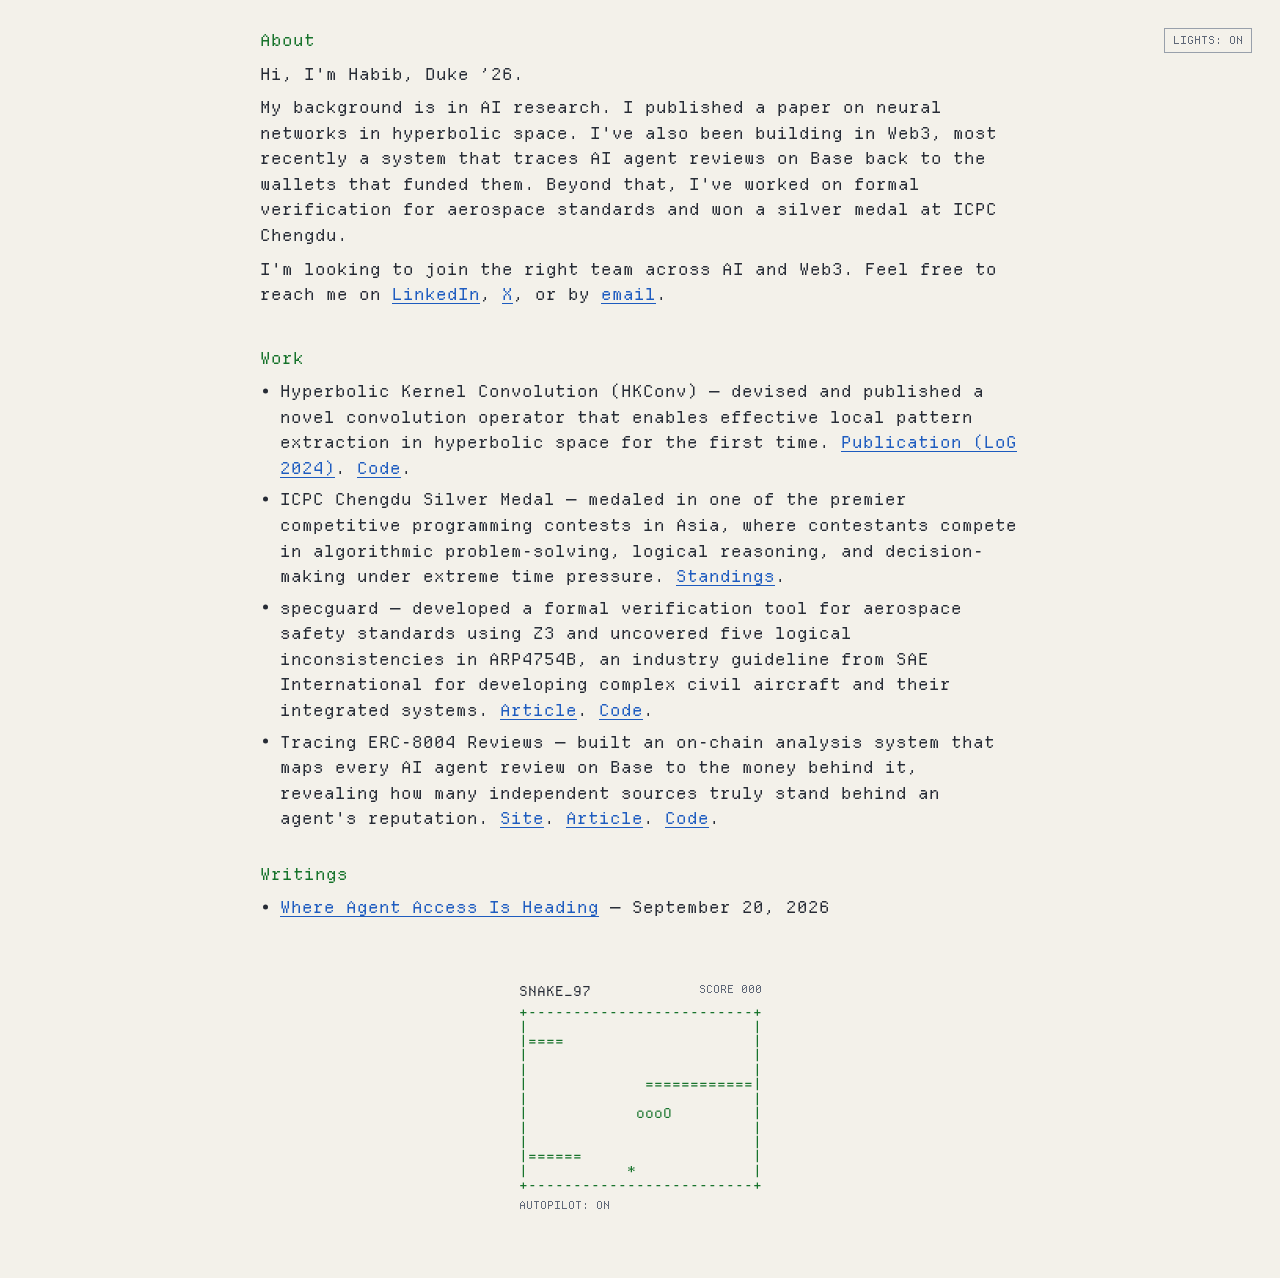
==== index.html @ 1e6f6dc1 "updates" ====
<!doctype html>
<html lang="en">
  <head>
    <meta charset="UTF-8" />
    <meta name="viewport" content="width=device-width, initial-scale=1.0" />
    <meta name="description" content="Habib Debaya" />
    <title>Habib Debaya</title>
    <link rel="icon" href="favicon.svg" type="image/svg+xml" />
    <link rel="stylesheet" href="styles.css?v=6" />
    <script src="theme.js"></script>
  </head>
  <body>
    <button class="theme-toggle" type="button">
      Lights: <span class="lights-off">off</span><span class="lights-on">on</span>
    </button>
    <main>
      <section class="intro">
        <h1>About</h1>
        <p>
          Hi, I'm Habib, Duke ’26.
        </p>
        <p>
          My background is in AI research. I published a paper on neural networks in hyperbolic space. I've also been building in Web3, most recently a system that traces AI agent reviews on Base back to the wallets that funded them. Beyond that, I've worked on formal verification for aerospace standards and won a silver medal at ICPC Chengdu.
        </p>
        <p>
          I'm looking to join the right team across AI and Web3. Feel free to reach me on <a href="https://www.linkedin.com/in/habibdebaya/" target="_blank" rel="noopener noreferrer">LinkedIn</a>, <a href="https://x.com/HabibDebaya" target="_blank" rel="noopener noreferrer">X</a>, or by <a href="mailto:debayahabib@gmail.com">email</a>.
        </p>
      </section>

      <section>
        <h2>Work</h2>
        <ul class="work-list">
          <li>
            <span>Hyperbolic Kernel Convolution (HKConv)</span> — devised and published a novel convolution operator that enables effective local pattern extraction in hyperbolic space for the first time. <a href="https://proceedings.mlr.press/v269/qu25a.html" target="_blank" rel="noopener noreferrer">Publication (LoG 2024)</a>. <a href="https://github.com/BruceZhangReve/Hyperbolic-Kernel-Convolution" target="_blank" rel="noopener noreferrer">Code</a>.
          </li>
          <li>
            <span>ICPC Chengdu Silver Medal</span> —  medaled in one of the premier competitive programming contests in Asia, where contestants compete in algorithmic problem-solving, logical reasoning, and decision-making under extreme time pressure. <a href="https://icpc.global/regionals/finder/Chengdu-2025/standings" target="_blank" rel="noopener noreferrer">Standings</a>.
          </li>
          <li>
            <span>specguard</span> — developed a formal verification tool for aerospace safety standards using Z3 and uncovered five logical inconsistencies in ARP4754B, an industry guideline from SAE International for developing complex civil aircraft and their integrated systems. <a href="https://habibdebaya.github.io/specguard/" target="_blank" rel="noopener noreferrer">Article</a>. <a href="https://github.com/habibdebaya/specguard" target="_blank" rel="noopener noreferrer">Code</a>.
          </li>
          <li>
            <span>Tracing ERC-8004 Reviews</span> — built an on-chain analysis system that maps every AI agent review on Base to the money behind it, revealing how many independent sources truly stand behind an agent's reputation. <a href="https://habibdebaya.github.io/agent-confidence/" target="_blank" rel="noopener noreferrer">Site</a>. <a href="https://x.com/HabibDebaya/status/2104557128069284175" target="_blank" rel="noopener noreferrer">Article</a>. <a href="https://github.com/habibdebaya/agent-confidence" target="_blank" rel="noopener noreferrer">Code</a>.
          </li>
        </ul>
      </section>

      <section id="writings">
        <h2>Writings</h2>
        <ul class="work-list">
          <li>
            <a href="writings/where-agent-access-is-heading/">Where Agent Access Is Heading</a> — <time datetime="2026-09-20">September 20, 2026</time>
          </li>
        </ul>
      </section>

      <aside class="snake-panel" aria-label="Animated Snake game">
        <div class="snake-header">
          <span>SNAKE_97</span>
          <span id="snake-status">LOADING...</span>
        </div>
        <pre id="snake-board" aria-hidden="true"></pre>
        <p class="snake-note">AUTOPILOT: ON</p>
      </aside>
    </main>
    <script src="snake.js"></script>
  </body>
</html>
---- styles.css ----
@font-face {
  font-family: "Departure Mono";
  src: url("assets/fonts/DepartureMono-Regular.woff2") format("woff2");
  font-style: normal;
  font-weight: 400;
  font-display: swap;
}

:root {
  color-scheme: dark;
  --background: #151922;
  --text: #d4d9d4;
  --green: #7dff8c;
  --blue: #6eb5ff;
  --selection: #23482a;
  --muted: #a0a9b8;
  --dim: #7f899a;
  --red: #ff6b7d;
  --border: #394251;
  --border-strong: #536175;
  --lights-off: inline;
  --lights-on: none;
}

@media (prefers-color-scheme: light) {
  :root:not([data-theme="dark"]) {
    color-scheme: light;
    --background: #f3f1ea;
    --text: #262b35;
    --green: #15722a;
    --blue: #1d5bbf;
    --selection: #c4e6c8;
    --muted: #586172;
    --dim: #5f6878;
    --red: #c42a40;
    --border: #c8c9c6;
    --border-strong: #98a0ab;
    --lights-off: none;
    --lights-on: inline;
  }
}

:root[data-theme="light"] {
  color-scheme: light;
  --background: #f3f1ea;
  --text: #262b35;
  --green: #15722a;
  --blue: #1d5bbf;
  --selection: #c4e6c8;
  --muted: #586172;
  --dim: #5f6878;
  --red: #c42a40;
  --border: #c8c9c6;
  --border-strong: #98a0ab;
  --lights-off: none;
  --lights-on: inline;
}

* { box-sizing: border-box; }

body {
  margin: 0;
  color: var(--text);
  background: var(--background);
  font-family: "Departure Mono", monospace;
  font-size: 16.5px;
  line-height: 1.55;
  -webkit-font-smoothing: none;
}

::selection { background: var(--selection); }

main {
  width: min(100% - 40px, 760px);
  margin: 0 auto;
  padding: 28px 0 52px;
}

section { margin-bottom: 30px; }
.intro { display: flow-root; }

h1,
h2 {
  margin: 0 0 8px;
  color: var(--green);
  font: inherit;
}

p { margin: 0 0 8px; }

a {
  color: var(--blue);
  text-decoration-thickness: 1px;
  text-underline-offset: 3px;
}

a:hover { color: var(--green); }

.theme-toggle {
  position: absolute;
  top: 28px;
  right: 28px;
  padding: 5px 8px;
  border: 1px solid var(--border-strong);
  color: var(--dim);
  background: var(--background);
  font: inherit;
  font-size: 11px;
  line-height: 1.2;
  text-transform: uppercase;
  cursor: pointer;
}

.theme-toggle:hover {
  border-color: var(--green);
  color: var(--green);
}

.theme-toggle:focus-visible {
  outline: 1px solid var(--green);
  outline-offset: 2px;
}

.lights-off { display: var(--lights-off); }
.lights-on { display: var(--lights-on); }

.work-list {
  margin: 0;
  padding: 0;
  list-style: none;
}

.work-list li {
  position: relative;
  margin-bottom: 6px;
  padding-left: 20px;
}

.work-list li::before {
  position: absolute;
  top: 0.7em;
  left: 3px;
  width: 5px;
  height: 5px;
  border-radius: 50%;
  background: currentColor;
  content: "";
  transform: translateY(-50%);
}

.writing-nav { margin-bottom: 30px; }
.writing-header { margin-bottom: 30px; }
.writing-date { color: var(--muted); }
.writing-body p { margin-bottom: 20px; }
.writing-body { overflow-wrap: break-word; }

.writing-diagram {
  margin: 24px 0 30px;
  padding: 20px;
  border: 1px solid var(--border);
  font-size: 13.75px;
  text-align: center;
}

.flow-steps {
  margin: 0;
  padding: 0;
  list-style: none;
  counter-reset: flow-step;
}

.flow-steps li,
.flow-node {
  padding: 10px 12px;
  border: 1px solid var(--border-strong);
}

.flow-steps li {
  position: relative;
  counter-increment: flow-step;
}

.flow-steps li::before { content: counter(flow-step) ". "; }
.flow-steps li + li { margin-top: 32px; }

.flow-steps li + li::after {
  position: absolute;
  top: -29px;
  left: 0;
  width: 100%;
  color: var(--green);
  content: "↓";
}

.flow-inputs,
.flow-branches {
  display: grid;
  grid-template-columns: repeat(2, minmax(0, 1fr));
  gap: 16px;
}

.writing-diagram .flow-label {
  margin: 8px 0;
  color: var(--green);
}

.flow-note { color: var(--muted); }
.writing-diagram p.flow-note { margin: 8px 0 0; }

.snake-panel {
  width: max-content;
  margin: 48px auto 0;
  padding: 14px;
  color: var(--green);
  background: var(--background);
  font-size: 13.75px;
  line-height: 1.18;
  user-select: none;
}

.snake-header {
  display: flex;
  justify-content: space-between;
  margin-bottom: 6px;
  color: var(--text);
}

#snake-status,
.snake-note {
  color: var(--dim);
  font-size: 11px;
}

#snake-board {
  margin: 0;
  color: var(--green);
  font: inherit;
  line-height: 1.05;
}

.snake-note { margin: 6px 0 0; }

.snake-panel.is-crashed {
  color: var(--red);
}

.snake-panel.is-crashed #snake-board,
.snake-panel.is-crashed #snake-status {
  animation: snake-redout 260ms steps(3) forwards;
}

@keyframes snake-redout {
  from { color: var(--green); }
  to { color: var(--red); }
}

@media (max-width: 600px) {
  body { font-size: 13.75px; }
  main {
    width: 100%;
    padding: 18px 14px 36px;
  }
  section { margin-bottom: 26px; }
  .theme-toggle { top: 16px; right: 14px; }
  .writing-diagram { padding: 12px; font-size: 11px; }
  .flow-inputs, .flow-branches { gap: 10px; }
  .flow-steps li, .flow-node { padding: 8px; }
  .snake-panel { font-size: 11px; }
  #snake-status, .snake-note { font-size: 11px; }
}

@media (prefers-reduced-motion: reduce) {
  .snake-panel.is-crashed #snake-board,
  .snake-panel.is-crashed #snake-status { animation: none; color: var(--red); }
}
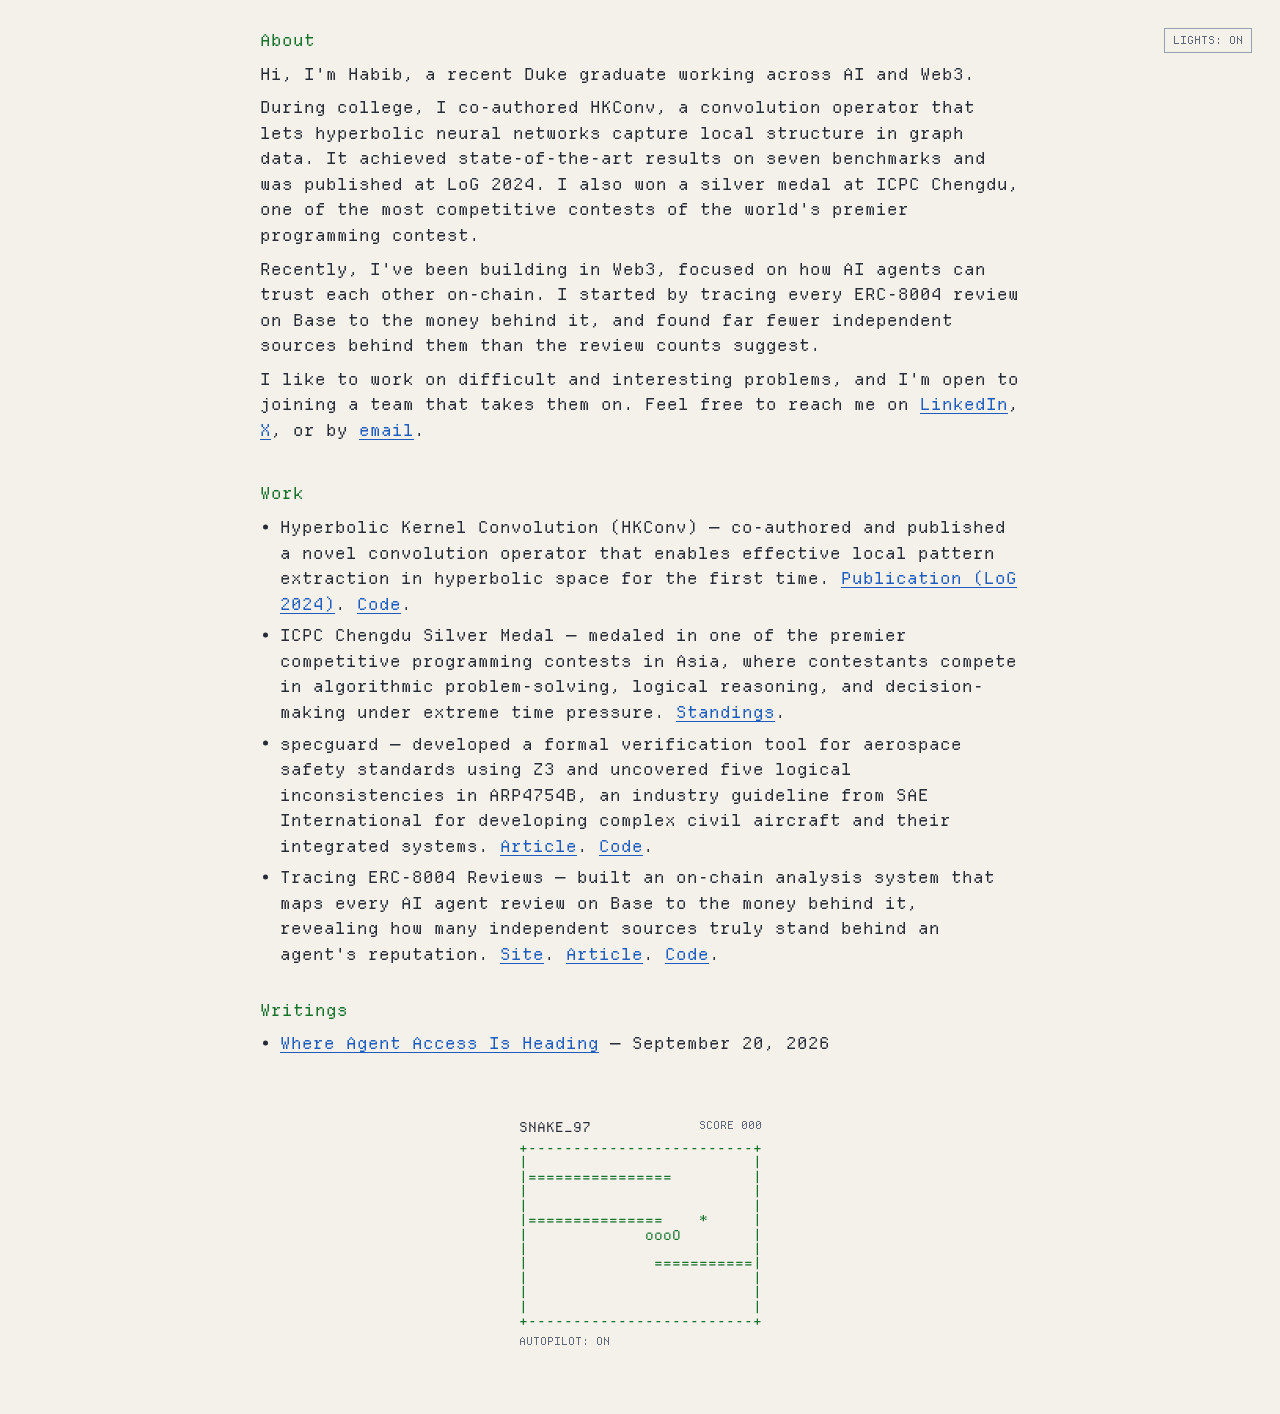
==== commit 4a6af3ef: "updates" ====
--- a/index.html
+++ b/index.html
@@ -17,13 +17,17 @@
       <section class="intro">
         <h1>About</h1>
         <p>
-          Hi, I'm Habib, Duke ’26.
+          Hi, I'm Habib, a recent Duke graduate working across AI and Web3.
         </p>
         <p>
-          My background is in AI research. I published a paper on neural networks in hyperbolic space. I've also been building in Web3, most recently a system that traces AI agent reviews on Base back to the wallets that funded them. Beyond that, I've worked on formal verification for aerospace standards and won a silver medal at ICPC Chengdu.
+          During college, I co-authored HKConv, a convolution operator that lets hyperbolic neural networks capture local structure in graph data. It achieved state-of-the-art results on seven benchmarks and was published at LoG 2024. I also won a silver medal at ICPC Chengdu, one of the most competitive contests of the world's premier programming contest.
         </p>
         <p>
-          I'm looking to join the right team across AI and Web3. Feel free to reach me on <a href="https://www.linkedin.com/in/habibdebaya/" target="_blank" rel="noopener noreferrer">LinkedIn</a>, <a href="https://x.com/HabibDebaya" target="_blank" rel="noopener noreferrer">X</a>, or by <a href="mailto:debayahabib@gmail.com">email</a>.
+Recently, I've been building in Web3, focused on how AI agents can trust each other on-chain. I started by tracing every ERC-8004 review on Base to the money behind it, and found far fewer independent sources behind them than the review counts suggest.
+
+        </p>
+        <p>
+          I like to work on difficult and interesting problems, and I'm open to joining a team that takes them on. Feel free to reach me on <a href="https://www.linkedin.com/in/habibdebaya/" target="_blank" rel="noopener noreferrer">LinkedIn</a>, <a href="https://x.com/HabibDebaya" target="_blank" rel="noopener noreferrer">X</a>, or by <a href="mailto:debayahabib@gmail.com">email</a>.
         </p>
       </section>
 
@@ -31,7 +35,7 @@
         <h2>Work</h2>
         <ul class="work-list">
           <li>
-            <span>Hyperbolic Kernel Convolution (HKConv)</span> — devised and published a novel convolution operator that enables effective local pattern extraction in hyperbolic space for the first time. <a href="https://proceedings.mlr.press/v269/qu25a.html" target="_blank" rel="noopener noreferrer">Publication (LoG 2024)</a>. <a href="https://github.com/BruceZhangReve/Hyperbolic-Kernel-Convolution" target="_blank" rel="noopener noreferrer">Code</a>.
+            <span>Hyperbolic Kernel Convolution (HKConv)</span> — co-authored and published a novel convolution operator that enables effective local pattern extraction in hyperbolic space for the first time. <a href="https://proceedings.mlr.press/v269/qu25a.html" target="_blank" rel="noopener noreferrer">Publication (LoG 2024)</a>. <a href="https://github.com/BruceZhangReve/Hyperbolic-Kernel-Convolution" target="_blank" rel="noopener noreferrer">Code</a>.
           </li>
           <li>
             <span>ICPC Chengdu Silver Medal</span> —  medaled in one of the premier competitive programming contests in Asia, where contestants compete in algorithmic problem-solving, logical reasoning, and decision-making under extreme time pressure. <a href="https://icpc.global/regionals/finder/Chengdu-2025/standings" target="_blank" rel="noopener noreferrer">Standings</a>.
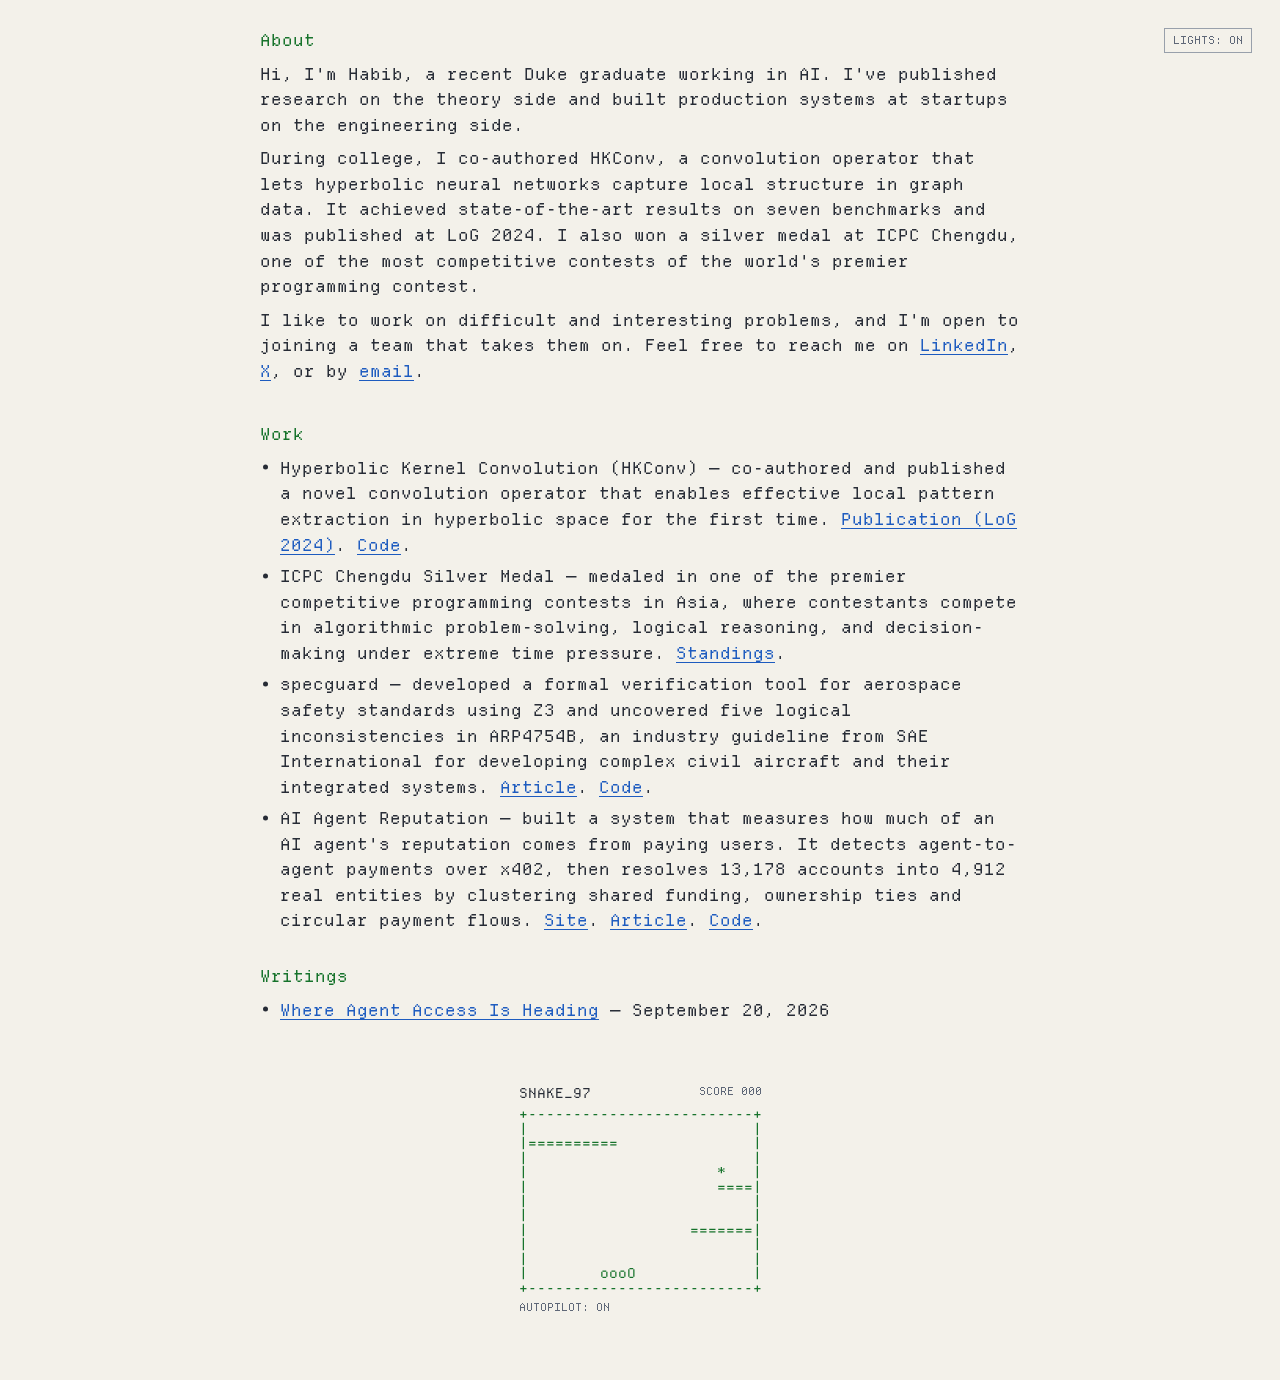
==== commit a9c5aa41: "updates" ====
--- a/index.html
+++ b/index.html
@@ -17,14 +17,10 @@
       <section class="intro">
         <h1>About</h1>
         <p>
-          Hi, I'm Habib, a recent Duke graduate working across AI and Web3.
+          Hi, I'm Habib, a recent Duke graduate working in AI. I've published research on the theory side and built production systems at startups on the engineering side.
         </p>
         <p>
           During college, I co-authored HKConv, a convolution operator that lets hyperbolic neural networks capture local structure in graph data. It achieved state-of-the-art results on seven benchmarks and was published at LoG 2024. I also won a silver medal at ICPC Chengdu, one of the most competitive contests of the world's premier programming contest.
-        </p>
-        <p>
-Recently, I've been building in Web3, focused on how AI agents can trust each other on-chain. I started by tracing every ERC-8004 review on Base to the money behind it, and found far fewer independent sources behind them than the review counts suggest.
-
         </p>
         <p>
           I like to work on difficult and interesting problems, and I'm open to joining a team that takes them on. Feel free to reach me on <a href="https://www.linkedin.com/in/habibdebaya/" target="_blank" rel="noopener noreferrer">LinkedIn</a>, <a href="https://x.com/HabibDebaya" target="_blank" rel="noopener noreferrer">X</a>, or by <a href="mailto:debayahabib@gmail.com">email</a>.
@@ -44,7 +40,7 @@
             <span>specguard</span> — developed a formal verification tool for aerospace safety standards using Z3 and uncovered five logical inconsistencies in ARP4754B, an industry guideline from SAE International for developing complex civil aircraft and their integrated systems. <a href="https://habibdebaya.github.io/specguard/" target="_blank" rel="noopener noreferrer">Article</a>. <a href="https://github.com/habibdebaya/specguard" target="_blank" rel="noopener noreferrer">Code</a>.
           </li>
           <li>
-            <span>Tracing ERC-8004 Reviews</span> — built an on-chain analysis system that maps every AI agent review on Base to the money behind it, revealing how many independent sources truly stand behind an agent's reputation. <a href="https://habibdebaya.github.io/agent-confidence/" target="_blank" rel="noopener noreferrer">Site</a>. <a href="https://x.com/HabibDebaya/status/2104557128069284175" target="_blank" rel="noopener noreferrer">Article</a>. <a href="https://github.com/habibdebaya/agent-confidence" target="_blank" rel="noopener noreferrer">Code</a>.
+            <span>AI Agent Reputation</span> — built a system that measures how much of an AI agent's reputation comes from paying users. It detects agent-to-agent payments over x402, then resolves 13,178 accounts into 4,912 real entities by clustering shared funding, ownership ties and circular payment flows. <a href="https://habibdebaya.github.io/agent-confidence/" target="_blank" rel="noopener noreferrer">Site</a>. <a href="https://x.com/HabibDebaya/status/2104557128069284175" target="_blank" rel="noopener noreferrer">Article</a>. <a href="https://github.com/habibdebaya/agent-confidence" target="_blank" rel="noopener noreferrer">Code</a>.
           </li>
         </ul>
       </section>
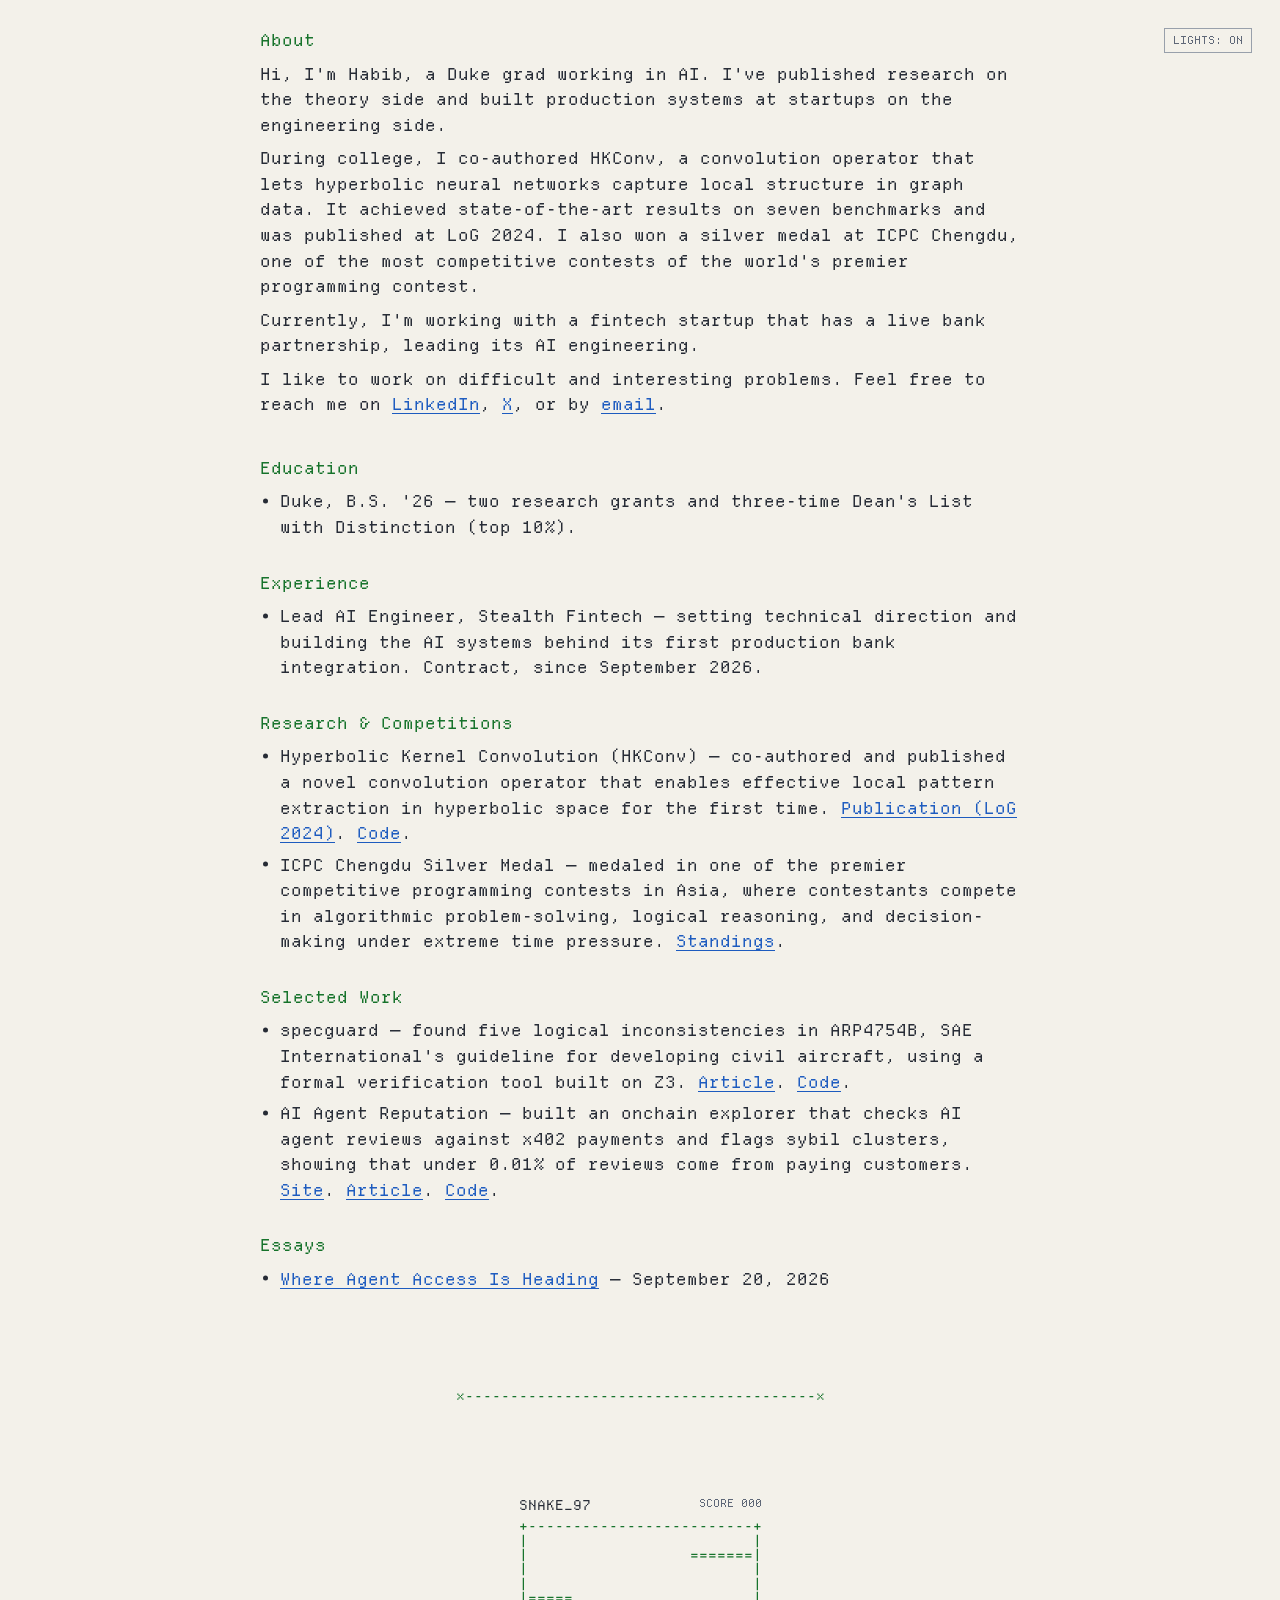
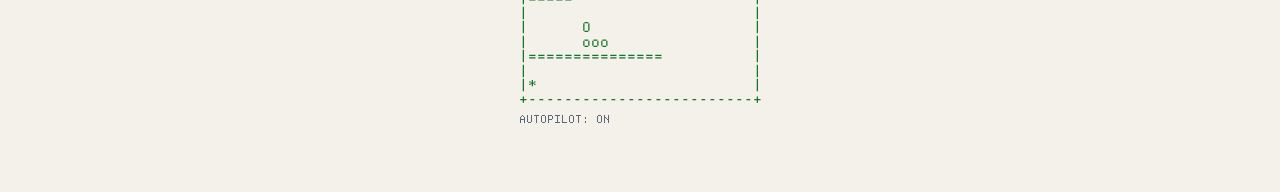
==== commit 99db6aba: "updates" ====
--- a/index.html
+++ b/index.html
@@ -6,7 +6,7 @@
     <meta name="description" content="Habib Debaya" />
     <title>Habib Debaya</title>
     <link rel="icon" href="favicon.svg" type="image/svg+xml" />
-    <link rel="stylesheet" href="styles.css?v=6" />
+    <link rel="stylesheet" href="styles.css?v=11" />
     <script src="theme.js"></script>
   </head>
   <body>
@@ -17,42 +17,71 @@
       <section class="intro">
         <h1>About</h1>
         <p>
-          Hi, I'm Habib, a recent Duke graduate working in AI. I've published research on the theory side and built production systems at startups on the engineering side.
+          Hi, I'm Habib, a Duke grad working in AI. I've published research on the theory side and built production systems at startups on the engineering side.
         </p>
         <p>
           During college, I co-authored HKConv, a convolution operator that lets hyperbolic neural networks capture local structure in graph data. It achieved state-of-the-art results on seven benchmarks and was published at LoG 2024. I also won a silver medal at ICPC Chengdu, one of the most competitive contests of the world's premier programming contest.
         </p>
         <p>
-          I like to work on difficult and interesting problems, and I'm open to joining a team that takes them on. Feel free to reach me on <a href="https://www.linkedin.com/in/habibdebaya/" target="_blank" rel="noopener noreferrer">LinkedIn</a>, <a href="https://x.com/HabibDebaya" target="_blank" rel="noopener noreferrer">X</a>, or by <a href="mailto:debayahabib@gmail.com">email</a>.
+          Currently, I'm working with a fintech startup that has a live bank partnership, leading its AI engineering.
+        </p>
+        <p>
+          I like to work on difficult and interesting problems. Feel free to reach me on <a href="https://www.linkedin.com/in/habibdebaya/" target="_blank" rel="noopener noreferrer">LinkedIn</a>, <a href="https://x.com/HabibDebaya" target="_blank" rel="noopener noreferrer">X</a>, or by <a href="mailto:debayahabib@gmail.com">email</a>.
         </p>
       </section>
 
-      <section>
-        <h2>Work</h2>
+      <section id="education">
+        <h2>Education</h2>
+        <ul class="work-list">
+          <li>
+            <span>Duke, B.S. '26</span> — two research grants and three-time Dean's List with Distinction (top 10%).
+          </li>
+        </ul>
+      </section>
+
+      <section id="experience">
+        <h2>Experience</h2>
+        <ul class="work-list">
+          <li>
+            <span>Lead AI Engineer, Stealth Fintech</span> — setting technical direction and building the AI systems behind its first production bank integration. Contract, since September 2026.
+          </li>
+        </ul>
+      </section>
+
+      <section id="research">
+        <h2>Research &amp; Competitions</h2>
         <ul class="work-list">
           <li>
             <span>Hyperbolic Kernel Convolution (HKConv)</span> — co-authored and published a novel convolution operator that enables effective local pattern extraction in hyperbolic space for the first time. <a href="https://proceedings.mlr.press/v269/qu25a.html" target="_blank" rel="noopener noreferrer">Publication (LoG 2024)</a>. <a href="https://github.com/BruceZhangReve/Hyperbolic-Kernel-Convolution" target="_blank" rel="noopener noreferrer">Code</a>.
           </li>
           <li>
-            <span>ICPC Chengdu Silver Medal</span> —  medaled in one of the premier competitive programming contests in Asia, where contestants compete in algorithmic problem-solving, logical reasoning, and decision-making under extreme time pressure. <a href="https://icpc.global/regionals/finder/Chengdu-2025/standings" target="_blank" rel="noopener noreferrer">Standings</a>.
-          </li>
-          <li>
-            <span>specguard</span> — developed a formal verification tool for aerospace safety standards using Z3 and uncovered five logical inconsistencies in ARP4754B, an industry guideline from SAE International for developing complex civil aircraft and their integrated systems. <a href="https://habibdebaya.github.io/specguard/" target="_blank" rel="noopener noreferrer">Article</a>. <a href="https://github.com/habibdebaya/specguard" target="_blank" rel="noopener noreferrer">Code</a>.
-          </li>
-          <li>
-            <span>AI Agent Reputation</span> — built a system that measures how much of an AI agent's reputation comes from paying users. It detects agent-to-agent payments over x402, then resolves 13,178 accounts into 4,912 real entities by clustering shared funding, ownership ties and circular payment flows. <a href="https://habibdebaya.github.io/agent-confidence/" target="_blank" rel="noopener noreferrer">Site</a>. <a href="https://x.com/HabibDebaya/status/2104557128069284175" target="_blank" rel="noopener noreferrer">Article</a>. <a href="https://github.com/habibdebaya/agent-confidence" target="_blank" rel="noopener noreferrer">Code</a>.
+            <span>ICPC Chengdu Silver Medal</span> — medaled in one of the premier competitive programming contests in Asia, where contestants compete in algorithmic problem-solving, logical reasoning, and decision-making under extreme time pressure. <a href="https://icpc.global/regionals/finder/Chengdu-2025/standings" target="_blank" rel="noopener noreferrer">Standings</a>.
           </li>
         </ul>
       </section>
 
-      <section id="writings">
-        <h2>Writings</h2>
+      <section id="selected-work">
+        <h2>Selected Work</h2>
         <ul class="work-list">
           <li>
-            <a href="writings/where-agent-access-is-heading/">Where Agent Access Is Heading</a> — <time datetime="2026-09-20">September 20, 2026</time>
+            <span>specguard</span> — found five logical inconsistencies in ARP4754B, SAE International's guideline for developing civil aircraft, using a formal verification tool built on Z3. <a href="https://habibdebaya.github.io/specguard/" target="_blank" rel="noopener noreferrer">Article</a>. <a href="https://github.com/habibdebaya/specguard" target="_blank" rel="noopener noreferrer">Code</a>.
+          </li>
+          <li>
+            <span>AI Agent Reputation</span> — built an onchain explorer that checks AI agent reviews against x402 payments and flags sybil clusters, showing that under 0.01% of reviews come from paying customers. <a href="https://habibdebaya.github.io/agent-confidence/" target="_blank" rel="noopener noreferrer">Site</a>. <a href="https://x.com/HabibDebaya/status/2104830585952936182" target="_blank" rel="noopener noreferrer">Article</a>. <a href="https://github.com/habibdebaya/agent-confidence" target="_blank" rel="noopener noreferrer">Code</a>.
           </li>
         </ul>
       </section>
+
+      <section id="essays">
+        <h2>Essays</h2>
+        <ul class="work-list">
+          <li>
+            <a href="essays/where-agent-access-is-heading/">Where Agent Access Is Heading</a> — <time datetime="2026-09-20">September 20, 2026</time>
+          </li>
+        </ul>
+      </section>
+
+      <div class="page-end" aria-hidden="true"><span></span></div>
 
       <aside class="snake-panel" aria-label="Animated Snake game">
         <div class="snake-header">
@@ -63,6 +92,6 @@
         <p class="snake-note">AUTOPILOT: ON</p>
       </aside>
     </main>
-    <script src="snake.js"></script>
+    <script src="snake.js?v=2"></script>
   </body>
 </html>
--- a/styles.css
+++ b/styles.css
@@ -207,9 +207,35 @@
 .flow-note { color: var(--muted); }
 .writing-diagram p.flow-note { margin: 8px 0 0; }
 
+.page-end {
+  display: flex;
+  width: 41ch;
+  max-width: 100%;
+  margin: 96px auto 0;
+  color: var(--green);
+  font-size: 13.75px;
+  line-height: 1.05;
+  white-space: nowrap;
+  user-select: none;
+}
+
+.page-end::before,
+.page-end::after { content: "+"; }
+
+.page-end.is-turned::before,
+.page-end.is-turned::after { content: "×"; }
+
+.page-end span {
+  flex: 1;
+  min-width: 0;
+  overflow: hidden;
+}
+
+.page-end span::before { content: "----------------------------------------------------------------------------------------------------------------------------------------------------------------"; }
+
 .snake-panel {
   width: max-content;
-  margin: 48px auto 0;
+  margin: 80px auto 0;
   padding: 14px;
   color: var(--green);
   background: var(--background);
@@ -265,6 +291,7 @@
   .writing-diagram { padding: 12px; font-size: 11px; }
   .flow-inputs, .flow-branches { gap: 10px; }
   .flow-steps li, .flow-node { padding: 8px; }
+  .page-end,
   .snake-panel { font-size: 11px; }
   #snake-status, .snake-note { font-size: 11px; }
 }
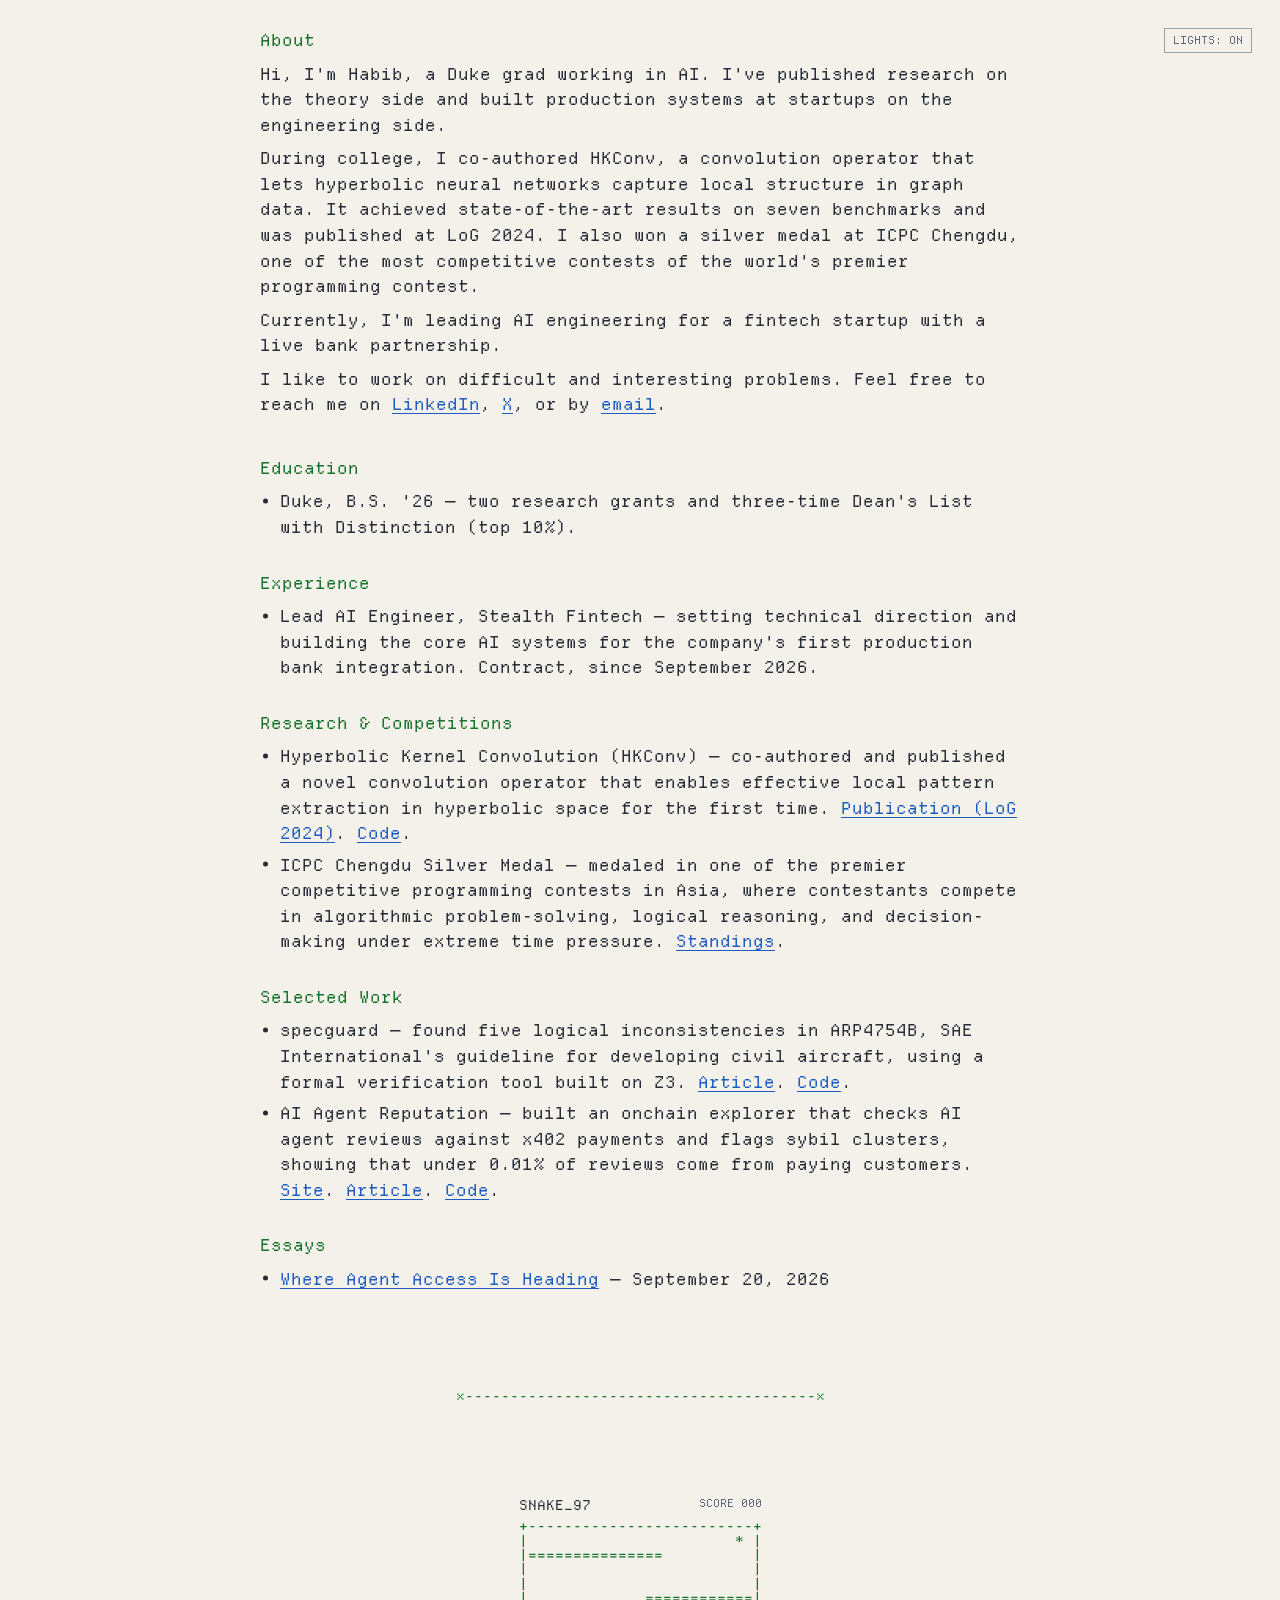
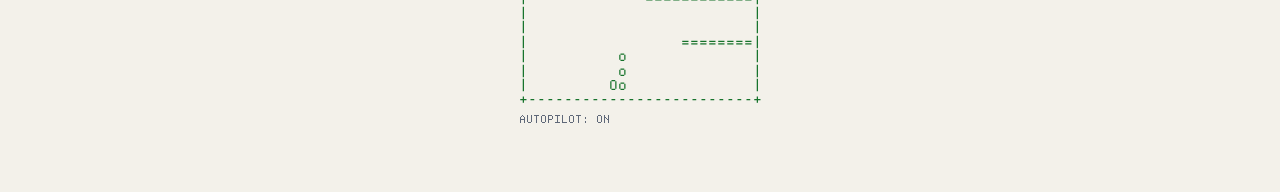
==== commit fbc26f84: "updates" ====
--- a/index.html
+++ b/index.html
@@ -23,7 +23,7 @@
           During college, I co-authored HKConv, a convolution operator that lets hyperbolic neural networks capture local structure in graph data. It achieved state-of-the-art results on seven benchmarks and was published at LoG 2024. I also won a silver medal at ICPC Chengdu, one of the most competitive contests of the world's premier programming contest.
         </p>
         <p>
-          Currently, I'm working with a fintech startup that has a live bank partnership, leading its AI engineering.
+          Currently, I'm leading AI engineering for a fintech startup with a live bank partnership.
         </p>
         <p>
           I like to work on difficult and interesting problems. Feel free to reach me on <a href="https://www.linkedin.com/in/habibdebaya/" target="_blank" rel="noopener noreferrer">LinkedIn</a>, <a href="https://x.com/HabibDebaya" target="_blank" rel="noopener noreferrer">X</a>, or by <a href="mailto:debayahabib@gmail.com">email</a>.
@@ -43,7 +43,7 @@
         <h2>Experience</h2>
         <ul class="work-list">
           <li>
-            <span>Lead AI Engineer, Stealth Fintech</span> — setting technical direction and building the AI systems behind its first production bank integration. Contract, since September 2026.
+            <span>Lead AI Engineer, Stealth Fintech</span> — setting technical direction and building the core AI systems for the company's first production bank integration. Contract, since September 2026.
           </li>
         </ul>
       </section>
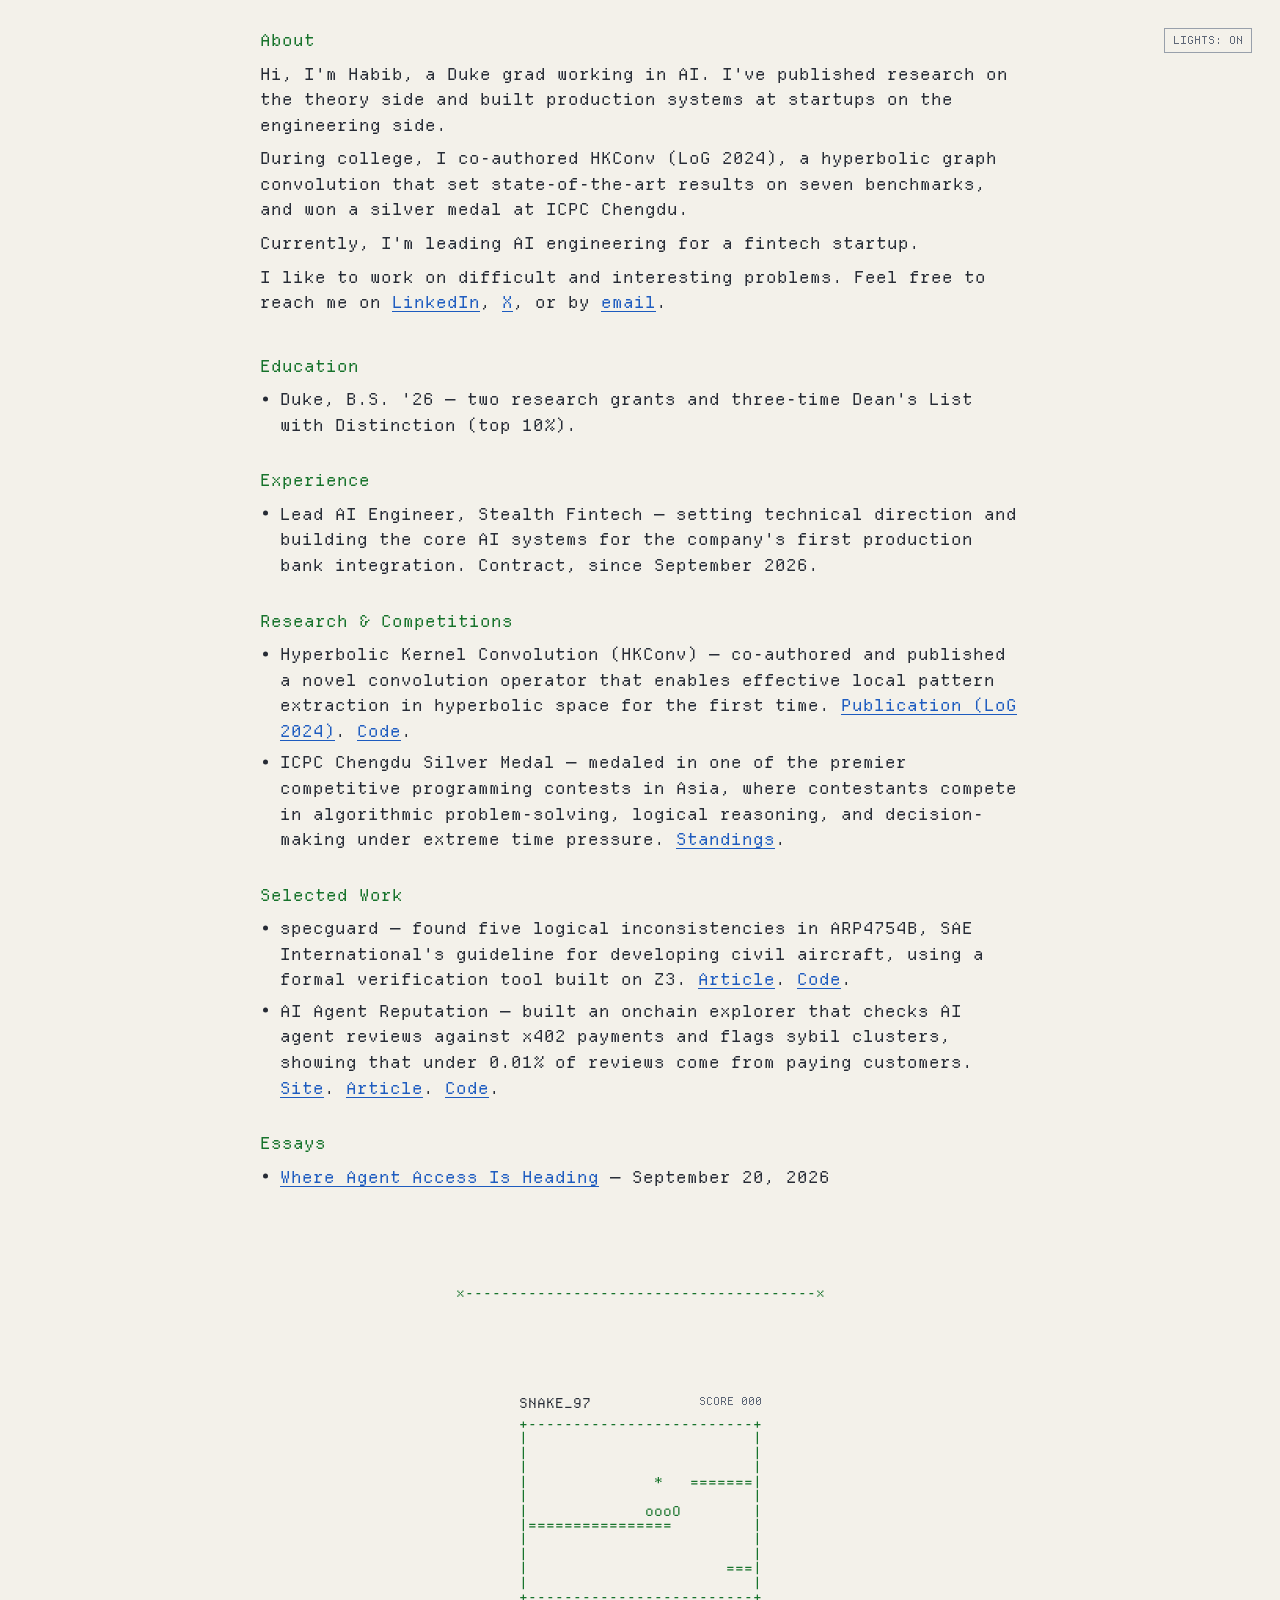
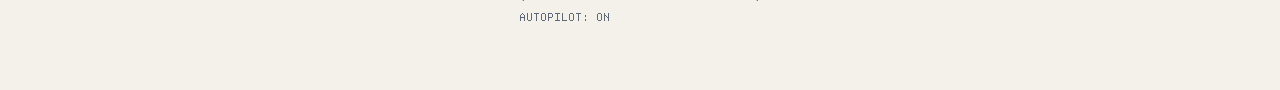
==== commit 3c83a907: "updates" ====
--- a/index.html
+++ b/index.html
@@ -20,10 +20,10 @@
           Hi, I'm Habib, a Duke grad working in AI. I've published research on the theory side and built production systems at startups on the engineering side.
         </p>
         <p>
-          During college, I co-authored HKConv, a convolution operator that lets hyperbolic neural networks capture local structure in graph data. It achieved state-of-the-art results on seven benchmarks and was published at LoG 2024. I also won a silver medal at ICPC Chengdu, one of the most competitive contests of the world's premier programming contest.
+          During college, I co-authored HKConv (LoG 2024), a hyperbolic graph convolution that set state-of-the-art results on seven benchmarks, and won a silver medal at ICPC Chengdu.
         </p>
         <p>
-          Currently, I'm leading AI engineering for a fintech startup with a live bank partnership.
+          Currently, I'm leading AI engineering for a fintech startup.
         </p>
         <p>
           I like to work on difficult and interesting problems. Feel free to reach me on <a href="https://www.linkedin.com/in/habibdebaya/" target="_blank" rel="noopener noreferrer">LinkedIn</a>, <a href="https://x.com/HabibDebaya" target="_blank" rel="noopener noreferrer">X</a>, or by <a href="mailto:debayahabib@gmail.com">email</a>.
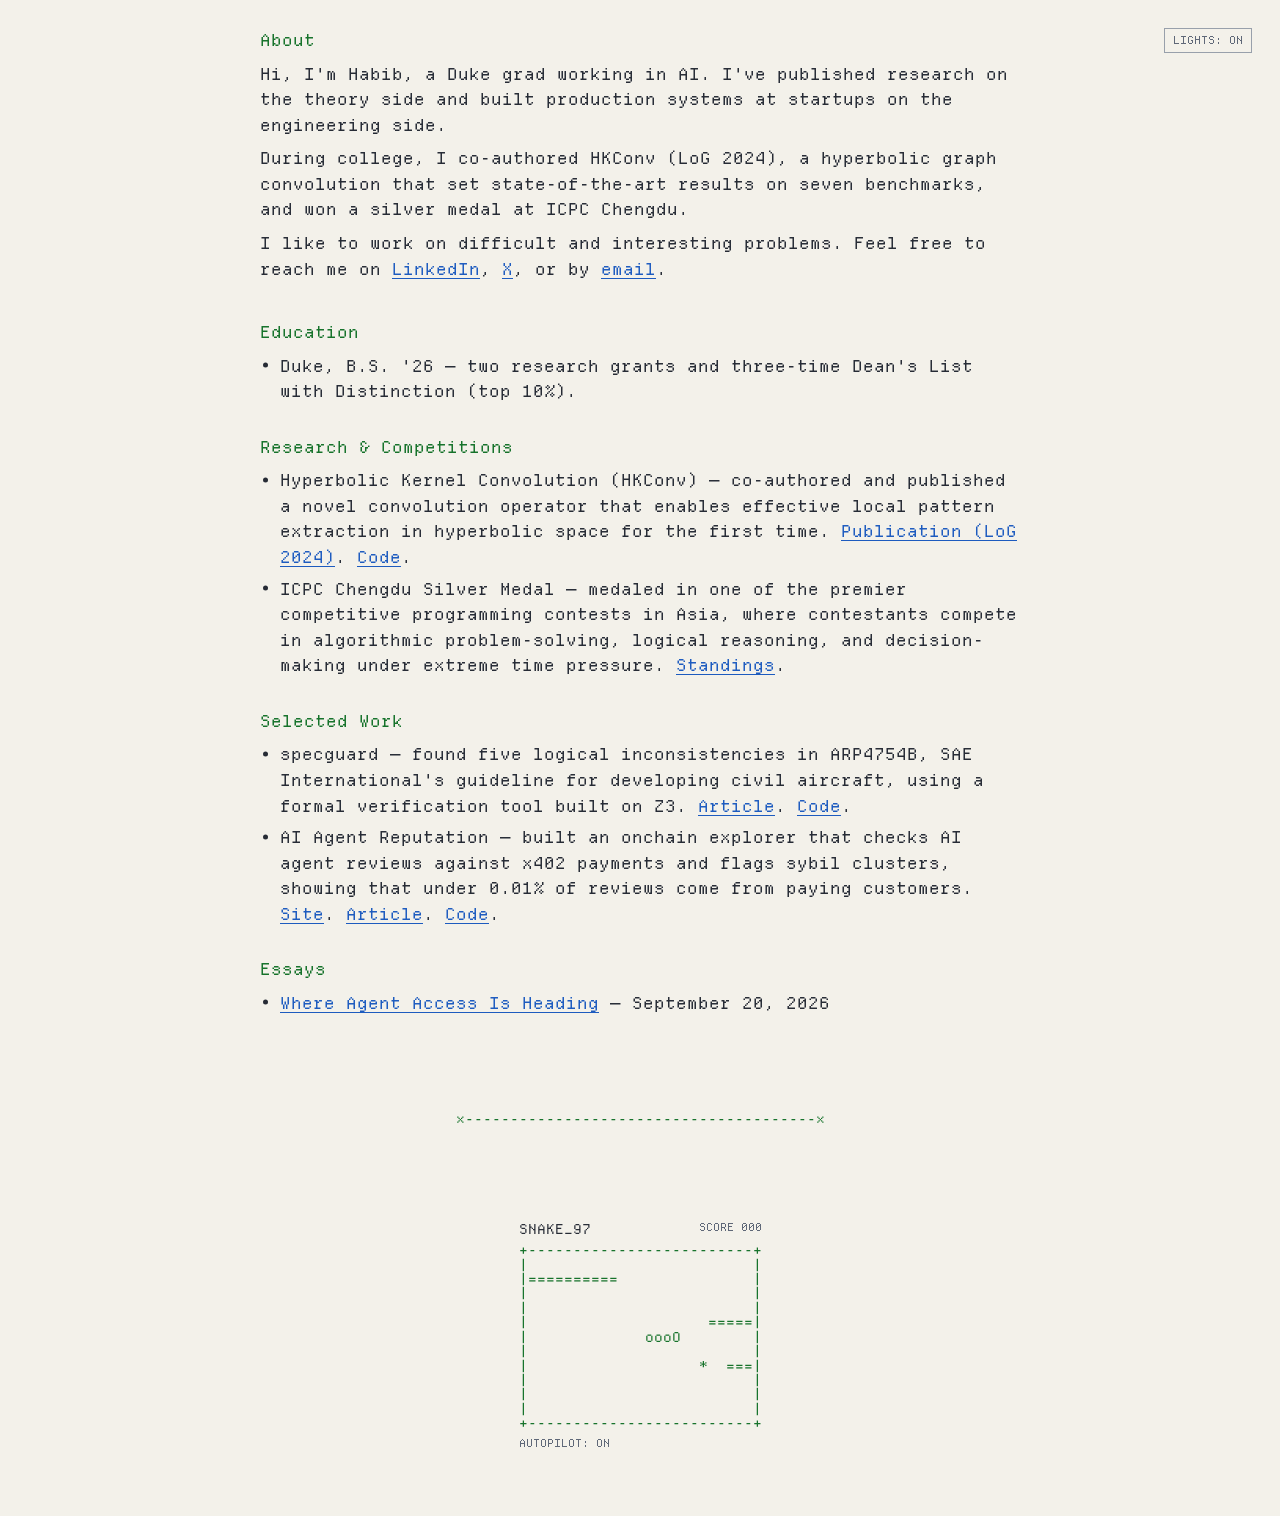
==== commit 14163606: "updates" ====
--- a/index.html
+++ b/index.html
@@ -22,9 +22,11 @@
         <p>
           During college, I co-authored HKConv (LoG 2024), a hyperbolic graph convolution that set state-of-the-art results on seven benchmarks, and won a silver medal at ICPC Chengdu.
         </p>
+        <!--
         <p>
           Currently, I'm leading AI engineering for a fintech startup.
         </p>
+        -->
         <p>
           I like to work on difficult and interesting problems. Feel free to reach me on <a href="https://www.linkedin.com/in/habibdebaya/" target="_blank" rel="noopener noreferrer">LinkedIn</a>, <a href="https://x.com/HabibDebaya" target="_blank" rel="noopener noreferrer">X</a>, or by <a href="mailto:debayahabib@gmail.com">email</a>.
         </p>
@@ -39,6 +41,7 @@
         </ul>
       </section>
 
+      <!--
       <section id="experience">
         <h2>Experience</h2>
         <ul class="work-list">
@@ -47,6 +50,7 @@
           </li>
         </ul>
       </section>
+      -->
 
       <section id="research">
         <h2>Research &amp; Competitions</h2>
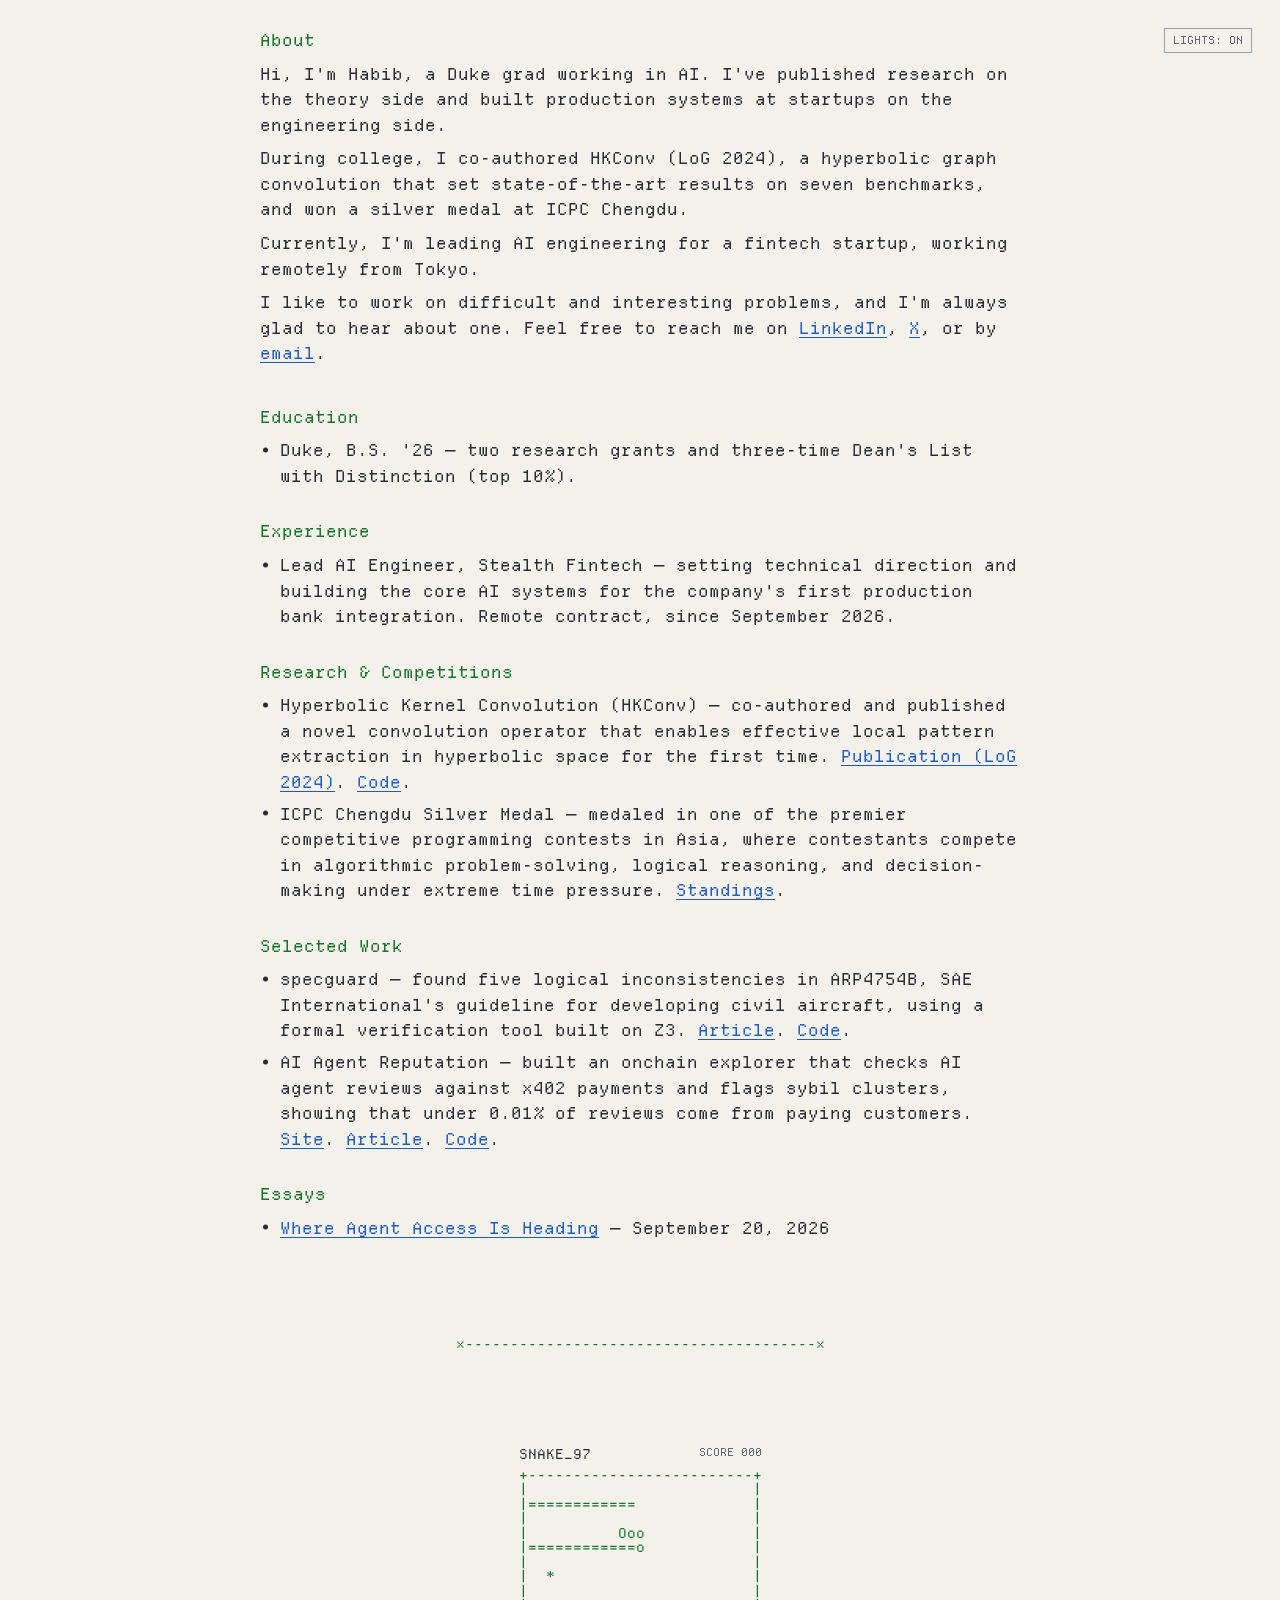
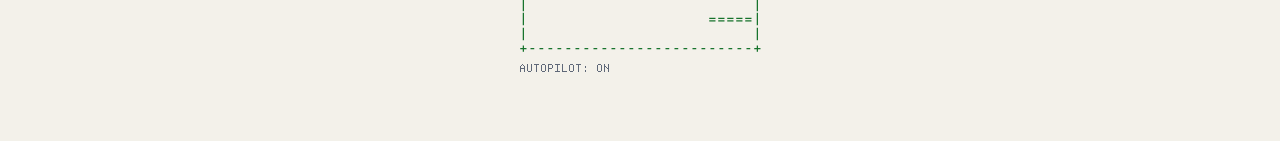
==== commit 3a2e1c06: "updates" ====
--- a/index.html
+++ b/index.html
@@ -22,13 +22,13 @@
         <p>
           During college, I co-authored HKConv (LoG 2024), a hyperbolic graph convolution that set state-of-the-art results on seven benchmarks, and won a silver medal at ICPC Chengdu.
         </p>
-        <!--
+        
         <p>
-          Currently, I'm leading AI engineering for a fintech startup.
+          Currently, I'm leading AI engineering for a fintech startup, working remotely from Tokyo.
         </p>
-        -->
+       
         <p>
-          I like to work on difficult and interesting problems. Feel free to reach me on <a href="https://www.linkedin.com/in/habibdebaya/" target="_blank" rel="noopener noreferrer">LinkedIn</a>, <a href="https://x.com/HabibDebaya" target="_blank" rel="noopener noreferrer">X</a>, or by <a href="mailto:debayahabib@gmail.com">email</a>.
+          I like to work on difficult and interesting problems, and I'm always glad to hear about one. Feel free to reach me on <a href="https://www.linkedin.com/in/habibdebaya/" target="_blank" rel="noopener noreferrer">LinkedIn</a>, <a href="https://x.com/HabibDebaya" target="_blank" rel="noopener noreferrer">X</a>, or by <a href="mailto:debayahabib@gmail.com">email</a>.
         </p>
       </section>
 
@@ -41,16 +41,16 @@
         </ul>
       </section>
 
-      <!--
+      
       <section id="experience">
         <h2>Experience</h2>
         <ul class="work-list">
           <li>
-            <span>Lead AI Engineer, Stealth Fintech</span> — setting technical direction and building the core AI systems for the company's first production bank integration. Contract, since September 2026.
+            <span>Lead AI Engineer, Stealth Fintech</span> — setting technical direction and building the core AI systems for the company's first production bank integration. Remote contract, since September 2026.
           </li>
         </ul>
       </section>
-      -->
+     
 
       <section id="research">
         <h2>Research &amp; Competitions</h2>
